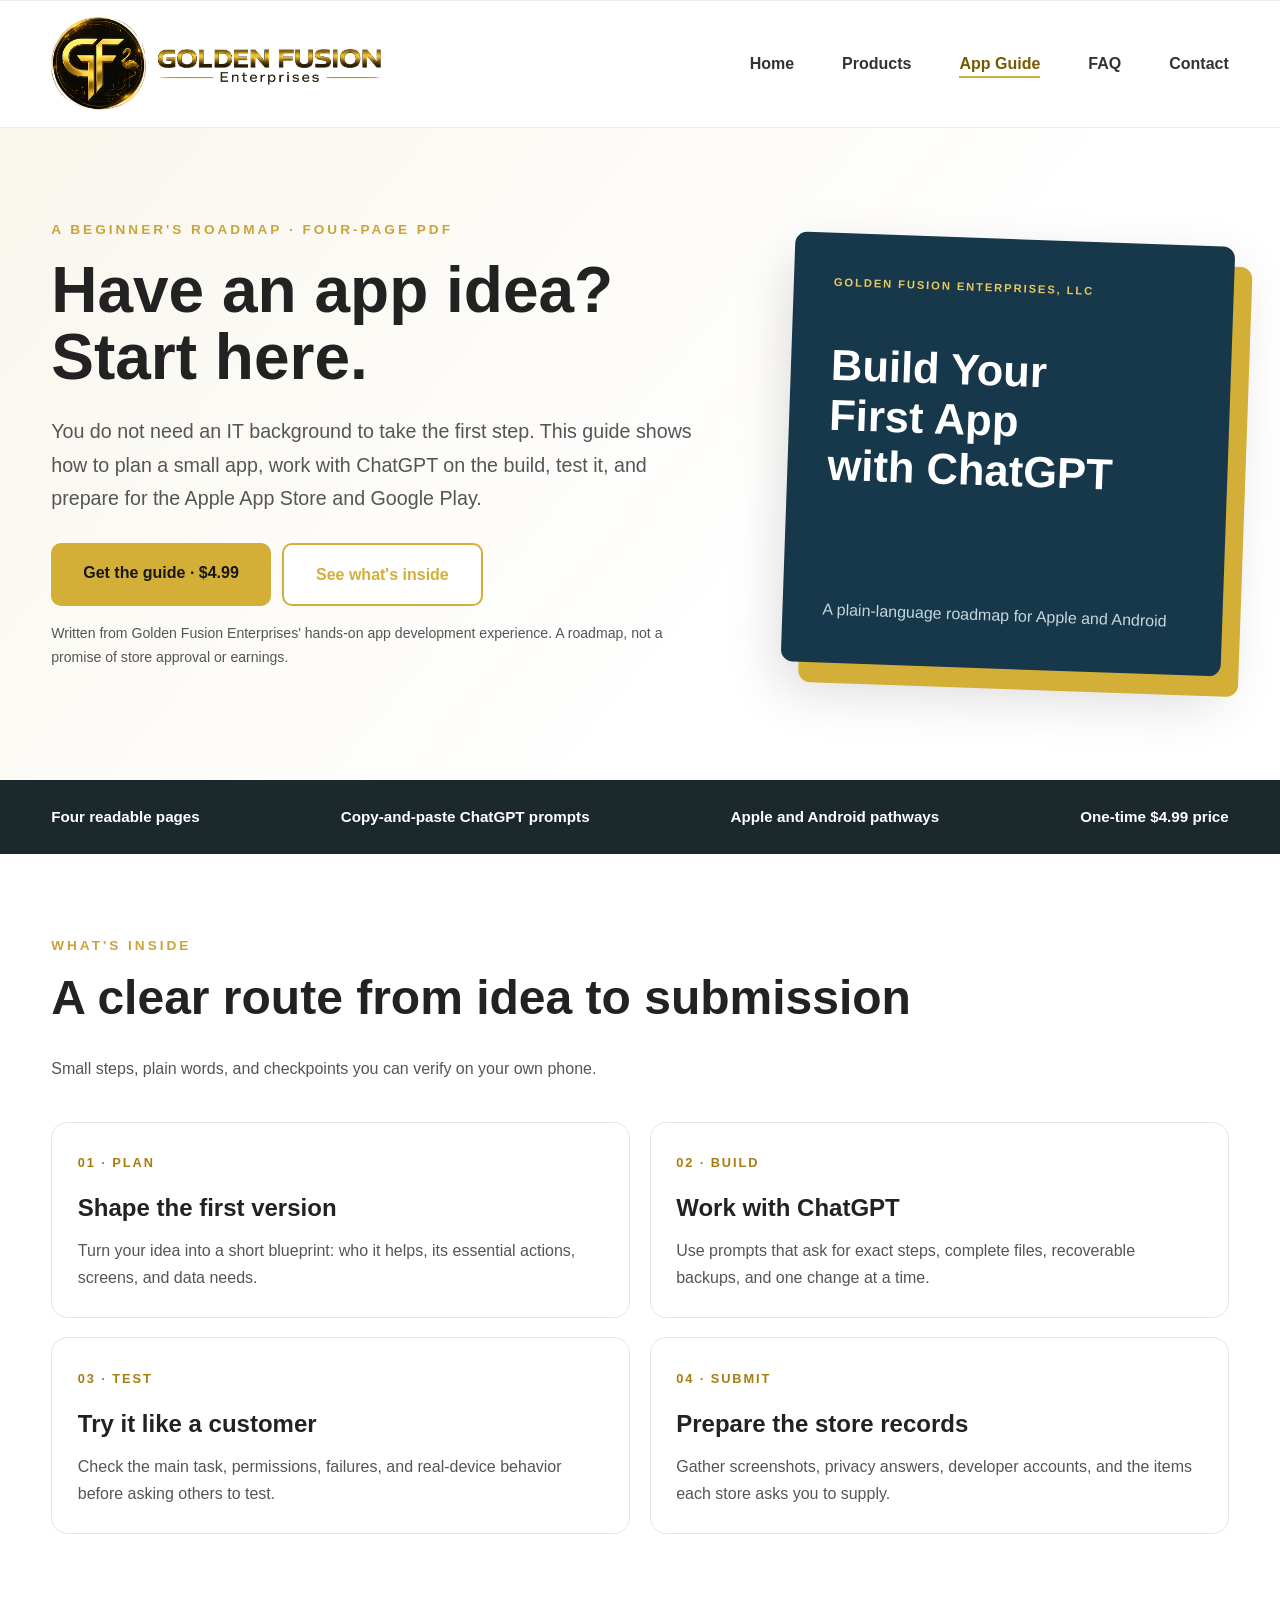
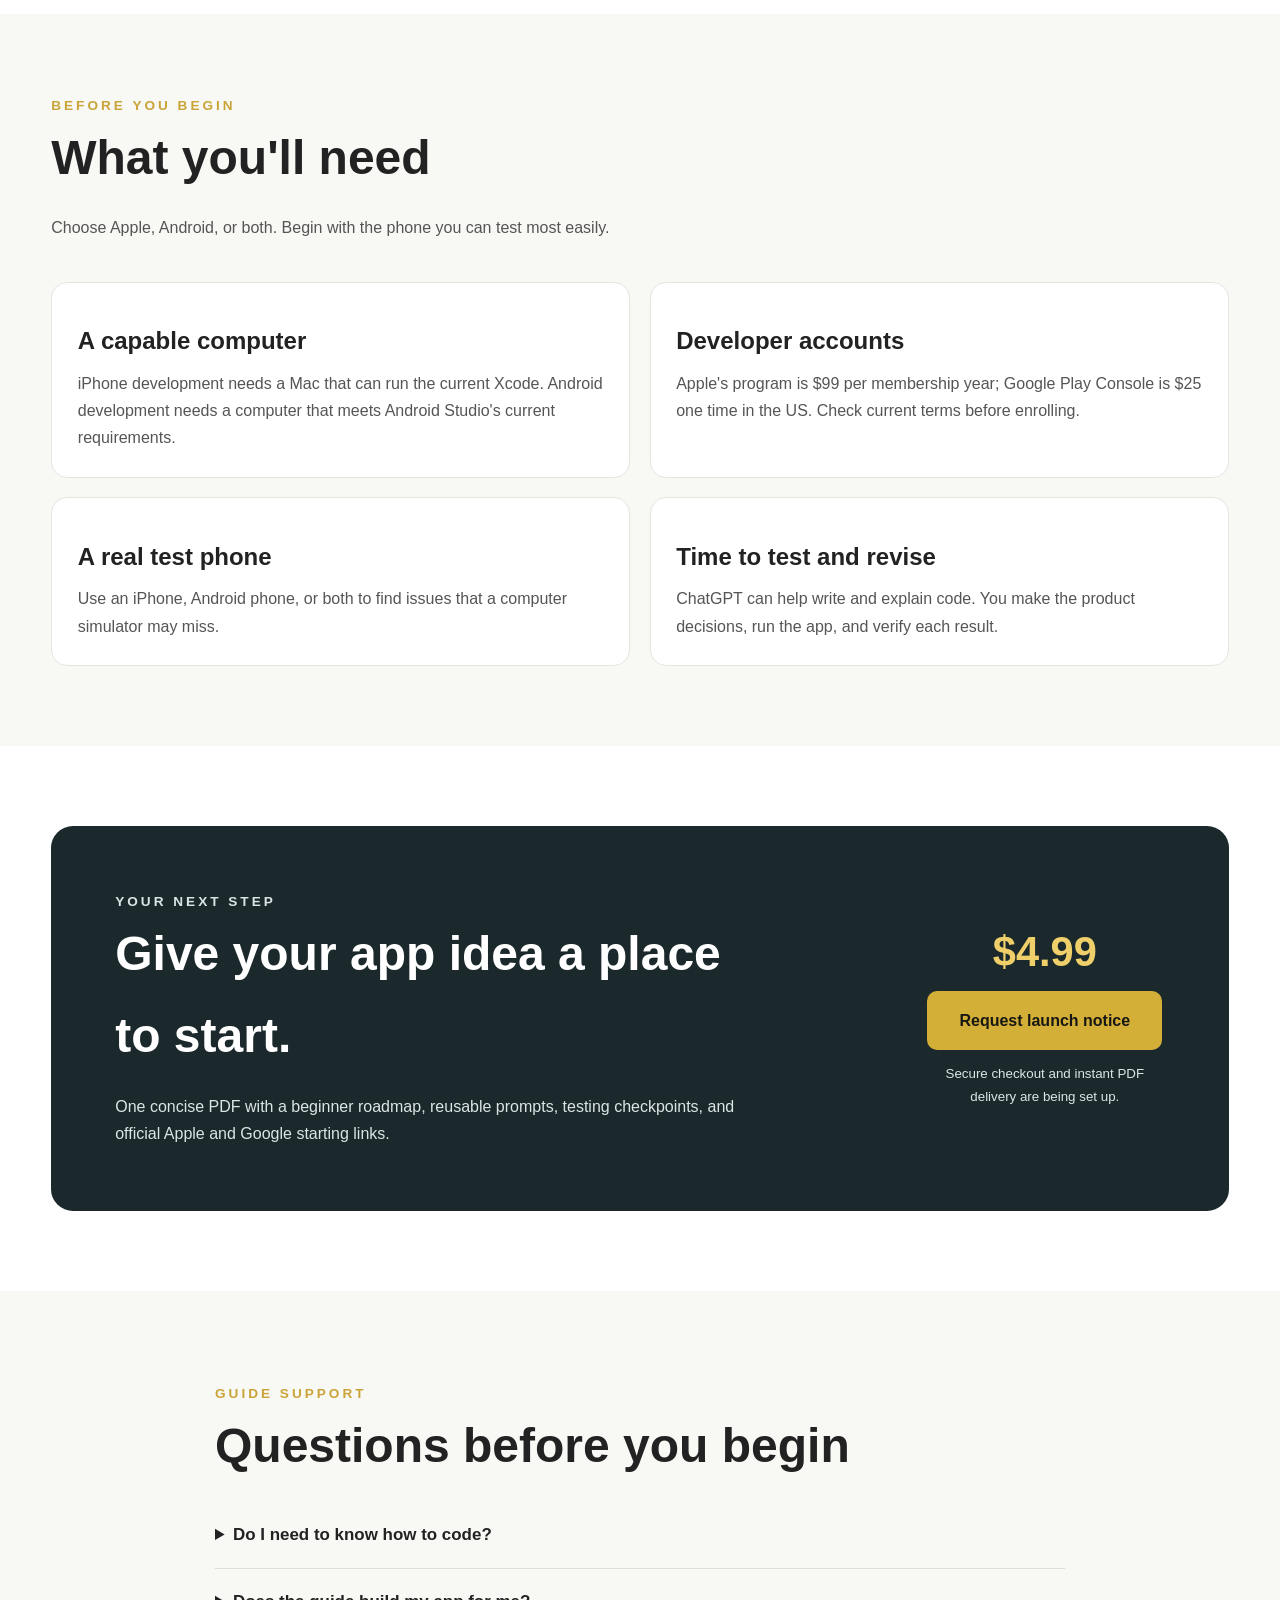
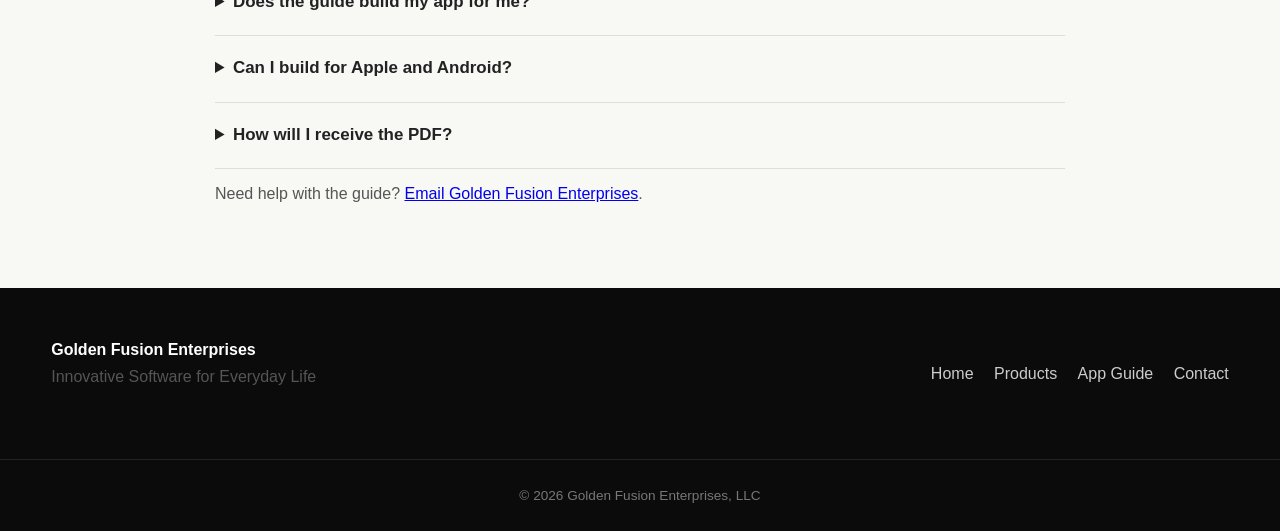
==== app-guide.html @ 473c66b9 "Add app guide campaign pages and Facebook launch copy" ====
<!DOCTYPE html>
<html lang="en">
<head>
    <meta charset="UTF-8">
    <meta name="viewport" content="width=device-width, initial-scale=1.0">
    <meta name="description" content="A plain-language, four-page roadmap for first-time app creators. Build your first Apple or Android app with ChatGPT as your guide. $4.99 PDF from Golden Fusion Enterprises.">
    <title>App Development Guide | Golden Fusion Enterprises</title>
    <link rel="stylesheet" href="styles.css">
</head>
<body>
    <header class="site-header guide-site-header">
        <div class="container nav-container">
            <a href="index.html" aria-label="Golden Fusion Enterprises home">
                <img class="guide-site-logo" src="assets/logos/gfe-logo-banner.png" alt="Golden Fusion Enterprises">
            </a>
            <nav aria-label="Primary Navigation">
                <ul>
                    <li><a href="index.html">Home</a></li>
                    <li><a href="index.html#products">Products</a></li>
                    <li><a href="app-guide.html" class="nav-guide" aria-current="page">App Guide</a></li>
                    <li><a href="#guide-faq">FAQ</a></li>
                    <li><a href="mailto:bruce@goldenfusion.us?subject=App%20Development%20Guide%20Question">Contact</a></li>
                </ul>
            </nav>
        </div>
    </header>

    <main>
        <section class="guide-page-hero">
            <div class="container guide-page-grid">
                <div>
                    <p class="eyebrow">A BEGINNER'S ROADMAP · FOUR-PAGE PDF</p>
                    <h1>Have an app idea? Start here.</h1>
                    <p class="lead">You do not need an IT background to take the first step. This guide shows how to plan a small app, work with ChatGPT on the build, test it, and prepare for the Apple App Store and Google Play.</p>
                    <div class="hero-buttons">
                        <a class="button primary" href="#guide-purchase">Get the guide · $4.99</a>
                        <a class="button secondary" href="#inside">See what's inside</a>
                    </div>
                    <p class="fine-print">Written from Golden Fusion Enterprises' hands-on app development experience. A roadmap, not a promise of store approval or earnings.</p>
                </div>
                <div class="guide-cover" aria-label="Build Your First App with ChatGPT guide cover">
                    <span class="guide-cover-kicker">GOLDEN FUSION ENTERPRISES, LLC</span>
                    <strong>Build Your<br>First App<br>with ChatGPT</strong>
                    <span>A plain-language roadmap for Apple and Android</span>
                </div>
            </div>
        </section>

        <div class="guide-proof" aria-label="Guide at a glance">
            <div class="container">
                <span>Four readable pages</span>
                <span>Copy-and-paste ChatGPT prompts</span>
                <span>Apple and Android pathways</span>
                <span>One-time $4.99 price</span>
            </div>
        </div>

        <section id="inside" class="guide-page-section">
            <div class="container">
                <div class="section-heading">
                    <p class="section-label">WHAT'S INSIDE</p>
                    <h2>A clear route from idea to submission</h2>
                    <p>Small steps, plain words, and checkpoints you can verify on your own phone.</p>
                </div>
                <div class="guide-steps">
                    <article class="guide-step">
                        <span class="guide-step-number">01 · PLAN</span>
                        <h3>Shape the first version</h3>
                        <p>Turn your idea into a short blueprint: who it helps, its essential actions, screens, and data needs.</p>
                    </article>
                    <article class="guide-step">
                        <span class="guide-step-number">02 · BUILD</span>
                        <h3>Work with ChatGPT</h3>
                        <p>Use prompts that ask for exact steps, complete files, recoverable backups, and one change at a time.</p>
                    </article>
                    <article class="guide-step">
                        <span class="guide-step-number">03 · TEST</span>
                        <h3>Try it like a customer</h3>
                        <p>Check the main task, permissions, failures, and real-device behavior before asking others to test.</p>
                    </article>
                    <article class="guide-step">
                        <span class="guide-step-number">04 · SUBMIT</span>
                        <h3>Prepare the store records</h3>
                        <p>Gather screenshots, privacy answers, developer accounts, and the items each store asks you to supply.</p>
                    </article>
                </div>
            </div>
        </section>

        <section class="guide-page-section alt">
            <div class="container">
                <div class="section-heading">
                    <p class="section-label">BEFORE YOU BEGIN</p>
                    <h2>What you'll need</h2>
                    <p>Choose Apple, Android, or both. Begin with the phone you can test most easily.</p>
                </div>
                <div class="guide-requirements">
                    <div class="guide-requirement">
                        <h3>A capable computer</h3>
                        <p>iPhone development needs a Mac that can run the current Xcode. Android development needs a computer that meets Android Studio's current requirements.</p>
                    </div>
                    <div class="guide-requirement">
                        <h3>Developer accounts</h3>
                        <p>Apple's program is $99 per membership year; Google Play Console is $25 one time in the US. Check current terms before enrolling.</p>
                    </div>
                    <div class="guide-requirement">
                        <h3>A real test phone</h3>
                        <p>Use an iPhone, Android phone, or both to find issues that a computer simulator may miss.</p>
                    </div>
                    <div class="guide-requirement">
                        <h3>Time to test and revise</h3>
                        <p>ChatGPT can help write and explain code. You make the product decisions, run the app, and verify each result.</p>
                    </div>
                </div>
            </div>
        </section>

        <section id="guide-purchase" class="guide-page-section">
            <div class="container guide-purchase">
                <div>
                    <p class="section-label">YOUR NEXT STEP</p>
                    <h2>Give your app idea a place to start.</h2>
                    <p>One concise PDF with a beginner roadmap, reusable prompts, testing checkpoints, and official Apple and Google starting links.</p>
                </div>
                <div class="guide-purchase-action">
                    <span class="guide-purchase-price">$4.99</span>
                    <a class="button primary" href="mailto:bruce@goldenfusion.us?subject=App%20Development%20Guide%20Launch%20Notice">Request launch notice</a>
                    <small>Secure checkout and instant PDF delivery are being set up.</small>
                </div>
            </div>
        </section>

        <section id="guide-faq" class="guide-page-section alt">
            <div class="container guide-faq">
                <p class="section-label">GUIDE SUPPORT</p>
                <h2>Questions before you begin</h2>
                <details>
                    <summary>Do I need to know how to code?</summary>
                    <p>No coding background is needed to start the guide. You will still need to follow instructions carefully, run the app, test it, and make decisions. Some apps require expert review.</p>
                </details>
                <details>
                    <summary>Does the guide build my app for me?</summary>
                    <p>It gives you a process and prompts to use with ChatGPT. It does not include custom code for your specific idea or a guarantee of store approval.</p>
                </details>
                <details>
                    <summary>Can I build for Apple and Android?</summary>
                    <p>Yes. The guide covers both paths and recommends getting one small version working first. The two platforms need separate builds and tests.</p>
                </details>
                <details>
                    <summary>How will I receive the PDF?</summary>
                    <p>When checkout opens, the purchase page will provide the download and email a receipt with a link to it. The full paid PDF is not posted publicly on this site.</p>
                </details>
                <p class="guide-support">Need help with the guide? <a href="mailto:bruce@goldenfusion.us?subject=App%20Development%20Guide%20Support">Email Golden Fusion Enterprises</a>.</p>
            </div>
        </section>
    </main>

    <footer>
        <div class="container footer">
            <div>
                <strong>Golden Fusion Enterprises</strong>
                <p>Innovative Software for Everyday Life</p>
            </div>
            <div>
                <a href="index.html">Home</a>
                <a href="index.html#products">Products</a>
                <a href="app-guide.html">App Guide</a>
                <a href="mailto:bruce@goldenfusion.us?subject=App%20Development%20Guide%20Question">Contact</a>
            </div>
        </div>
        <div class="copyright">© <span id="year"></span> Golden Fusion Enterprises, LLC</div>
    </footer>
    <script>document.getElementById('year').textContent = new Date().getFullYear();</script>
</body>
</html>
---- styles.css ----
/* ==========================================================
   Golden Fusion Enterprises
   styles.css
========================================================== */

/* ---------- Reset ---------- */

*{
    margin:0;
    padding:0;
    box-sizing:border-box;
}

html{
    scroll-behavior:smooth;
}

body{
    font-family:-apple-system,BlinkMacSystemFont,
    "Segoe UI",Roboto,Helvetica,Arial,sans-serif;
    background:#fff;
    color:#222;
    line-height:1.7;
}

/* ---------- Layout ---------- */

.container{
    width:min(1180px,92%);
    margin:0 auto;
}

/* ---------- Typography ---------- */

h1{
    font-size:clamp(3rem,6vw,5rem);
    line-height:1.05;
    font-weight:700;
    margin-bottom:1.5rem;
}

h2{
    font-size:clamp(2rem,4vw,3rem);
    margin-bottom:1rem;
}

h3{
    font-size:1.5rem;
    margin-bottom:.8rem;
}

p{
    color:#555;
    margin-bottom:1.3rem;
}

.section-label,
.eyebrow{
    text-transform:uppercase;
    letter-spacing:3px;
    color:#caa438;
    font-size:.85rem;
    font-weight:700;
    margin-bottom:1rem;
}

/* ---------- Header ---------- */

.site-header{
    background:#fff;
    border-top:1px solid #ececec;
    border-bottom:1px solid #ececec;
}

.nav-container{
    display:flex;
    justify-content:center;
    align-items:center;
    padding:1rem 0;
}

nav ul{
    display:flex;
    justify-content:center;
    align-items:center;
    gap:3rem;
    list-style:none;
}

nav a{
    text-decoration:none;
    color:#333;
    font-weight:600;
    transition:.25s;
}

nav a:hover{
    color:#d4af37;
}

/* ---------- Banner ---------- */

.hero{
    background:#fff;
    text-align:center;
    padding:2rem 0 1rem;
}

.hero-image{
    display:flex;
    justify-content:center;
}

.hero-banner{
    width:100%;
    max-width:950px;
    height:auto;
    display:block;
    filter:drop-shadow(0 20px 35px rgba(0,0,0,.18));
}

/* ---------- Intro ---------- */

.intro{
    text-align:center;
    padding:4rem 0 6rem;
}

.intro .container{
    max-width:900px;
}

.hero-description{
    font-size:1.2rem;
    line-height:1.8;
    max-width:700px;
    margin:0 auto;
}

.hero-buttons{
    display:flex;
    justify-content:center;
    gap:1.25rem;
    margin-top:2.5rem;
    flex-wrap:wrap;
}

/* ---------- Buttons ---------- */

.button{
    display:inline-block;
    padding:1rem 2rem;
    border-radius:10px;
    text-decoration:none;
    font-weight:700;
    transition:.25s ease;
}

.button.primary{
    background:#d4af37;
    color:#fff;
}

.button.primary:hover{
    background:#bb9727;
    transform:translateY(-2px);
}

.button.secondary{
    border:2px solid #d4af37;
    color:#d4af37;
}

.button.secondary:hover{
    background:#d4af37;
    color:#fff;
}

/* ---------- Sections ---------- */

.section,
.products,
.contact{
    padding:5rem 0;
}

.section-heading{
    max-width:900px;
    margin:0 auto 2.5rem;
    text-align:center;
}

.section-heading p{
    margin:0 auto;
}

/* ---------- About ---------- */

.about-text{
    max-width:900px;
    margin:0 auto;
}

.about-text p{
    text-align:center;
    font-size:1.15rem;
    line-height:1.9;
    color:#555;
    margin:0 auto;
}

/* ---------- Products ---------- */

.products{
    background:#fafafa;
}

.products .section-heading{
    text-align:center;
}

.product-grid{
    display:grid;
    grid-template-columns:repeat(auto-fit,minmax(320px,1fr));
    gap:2rem;
}

.product-card{
    background:#fff;
    border-radius:22px;
    padding:2rem;
    box-shadow:0 12px 40px rgba(0,0,0,.05);
    transition:.3s ease;
    text-align:left;
}

.product-card:hover{
    transform:translateY(-8px);
    box-shadow:0 20px 45px rgba(0,0,0,.10);
}

.product-image{
    height:160px;
    display:flex;
    justify-content:center;
    align-items:center;
    margin-bottom:2rem;
    border-radius:18px;
    background:linear-gradient(135deg,#d4af37,#6d5310);
    color:#fff;
    font-size:2rem;
    font-weight:700;
}

.featured{
    border-top:6px solid #d4af37;
}

.coming-soon{
    display:inline-block;
    margin-bottom:1rem;
    padding:.45rem .9rem;
    border-radius:999px;
    background:#f2f2f2;
    color:#777;
    font-size:.8rem;
    font-weight:600;
}

.product-status{
    color:#caa438;
    text-transform:uppercase;
    font-size:.8rem;
    font-weight:700;
}

/* ---------- FAQ ---------- */

#faq{
    text-align:center;
}

#faq p{
    max-width:900px;
    margin:0 auto 2rem;
}

/* ---------- Contact ---------- */

.contact{
    background:#111;
    color:#fff;
    text-align:center;
}

.contact .container{
    max-width:900px;
}

.contact p{
    max-width:700px;
    margin:1rem auto 2rem;
    color:#d5d5d5;
}

/* ---------- Footer ---------- */

footer{
    background:#0b0b0b;
    color:#fff;
}

.footer{
    display:flex;
    justify-content:space-between;
    align-items:center;
    flex-wrap:wrap;
    gap:2rem;
    padding:3rem 0;
}

.footer a{
    text-decoration:none;
    color:#ccc;
    margin-left:1rem;
    transition:.25s;
}

.footer a:hover{
    color:#d4af37;
}

.copyright{
    text-align:center;
    color:#777;
    font-size:.85rem;
    padding:1.5rem;
    border-top:1px solid #222;
}

/* ---------- Responsive ---------- */

@media (max-width:900px){

    nav ul{
        flex-wrap:wrap;
        gap:1.5rem;
    }

    .intro{
        padding:3rem 0 4rem;
    }

    .hero-description{
        font-size:1.1rem;
    }

    .hero-buttons{
        flex-direction:column;
        align-items:center;
    }

    .product-grid{
        grid-template-columns:1fr;
    }

    .footer{
        flex-direction:column;
        text-align:center;
    }

    .footer a{
        margin:.5rem;
    }

}

/* ---------- App guide campaign ---------- */

.guide-ad{
    background:#171714;
    border-bottom:3px solid #d4af37;
    color:#fff;
}

.guide-ad-inner{
    min-height:86px;
    display:flex;
    align-items:center;
    justify-content:center;
    gap:1.4rem;
    padding:1rem 0;
}

.guide-ad-tag{
    flex:none;
    border:1px solid rgba(212,175,55,.75);
    border-radius:999px;
    padding:.42rem .76rem;
    color:#f3d67b;
    font-size:.72rem;
    font-weight:800;
    letter-spacing:.11em;
    white-space:nowrap;
}

.guide-ad p{
    color:#fff;
    font-size:clamp(1.02rem,2vw,1.35rem);
    font-weight:750;
    line-height:1.25;
    margin:0;
}

.guide-ad-link{
    flex:0 1 auto;
    display:inline-flex;
    align-items:center;
    gap:.6rem;
    border-radius:8px;
    padding:.72rem 1.1rem;
    background:#d4af37;
    color:#171714;
    font-weight:800;
    text-decoration:none;
    text-align:center;
    transition:background .2s,transform .2s;
}

.guide-ad-link:hover,
.guide-ad-link:focus-visible{
    background:#f0cf66;
    transform:translateY(-2px);
}

.nav-guide{
    color:#765900;
    border-bottom:2px solid #d4af37;
    padding-bottom:.2rem;
}

.guide-feature{
    padding:5rem 0;
    background:#1b292d;
    color:#fff;
}

.guide-feature-grid{
    display:grid;
    grid-template-columns:minmax(0,1.25fr) minmax(300px,.75fr);
    align-items:center;
    gap:clamp(2rem,6vw,6rem);
}

.guide-feature h2{
    max-width:650px;
}

.guide-feature p:not(.section-label){
    color:#e0e8e8;
    max-width:620px;
    font-size:1.08rem;
}

.guide-feature .button.primary,
.guide-page-hero .button.primary,
.guide-purchase .button.primary{
    color:#171714;
}

.guide-feature-card{
    display:flex;
    flex-direction:column;
    justify-content:center;
    min-height:330px;
    padding:2.5rem;
    border:1px solid rgba(234,206,111,.55);
    border-radius:20px;
    background:linear-gradient(145deg,#25251d,#0e181c);
    box-shadow:22px 24px 0 rgba(212,175,55,.15);
}

.guide-feature-kicker,
.guide-cover-kicker{
    color:#e8c860;
    font-size:.7rem;
    font-weight:800;
    letter-spacing:.17em;
}

.guide-feature-card strong{
    color:#fff;
    font-size:clamp(1.65rem,3vw,2.25rem);
    line-height:1.15;
    margin:2rem 0 1rem;
}

.guide-feature-card>span:nth-of-type(2){color:#d7dfdf;}
.guide-feature-price{color:#f0cd62;font-size:1.7rem;font-weight:800;margin-top:1.5rem;}

.guide-site-header .nav-container{
    justify-content:space-between;
    gap:2rem;
}

.guide-site-logo{display:block;width:min(330px,44vw);height:auto;}

.guide-page-hero{
    padding:clamp(3.5rem,7vw,6rem) 0;
    background:linear-gradient(130deg,#f9f6ed,#fff 62%);
}

.guide-page-grid{
    display:grid;
    grid-template-columns:minmax(0,1.2fr) minmax(280px,.8fr);
    align-items:center;
    gap:clamp(2rem,6vw,6rem);
}

.guide-page-hero h1{font-size:clamp(2.6rem,5vw,4.5rem);max-width:800px;}
.guide-page-hero .lead{font-size:1.23rem;max-width:650px;}
.guide-page-hero .hero-buttons{justify-content:flex-start;gap:.7rem;margin-top:1.7rem;}
.guide-page-hero .button.secondary{background:#fff;}
.guide-page-hero .fine-print{font-size:.88rem;margin-top:1rem;}

.guide-cover{
    min-height:430px;
    display:flex;
    flex-direction:column;
    padding:2.5rem;
    border-radius:12px;
    background:#17374a;
    box-shadow:18px 20px 0 #d4af37,0 24px 55px rgba(0,0,0,.16);
    transform:rotate(2deg);
}

.guide-cover strong{color:#fff;font-size:clamp(2.1rem,3.4vw,3rem);line-height:1.15;margin:3rem 0 1.5rem;}
.guide-cover span:last-child{margin-top:auto;color:#c5d7dc;}

.guide-proof{
    background:#1b292d;
    color:#fff;
    padding:1.5rem 0;
}

.guide-proof .container{display:flex;justify-content:space-between;gap:1.4rem;flex-wrap:wrap;}
.guide-proof span{font-size:.95rem;font-weight:650;}

.guide-page-section{padding:5rem 0;}
.guide-page-section.alt{background:#f8f8f5;}
.guide-page-section .section-heading{text-align:left;margin:0 0 2.5rem;}
.guide-steps,.guide-requirements{display:grid;grid-template-columns:repeat(2,minmax(0,1fr));gap:1.2rem;}
.guide-step,.guide-requirement{background:#fff;border:1px solid #e5e5df;border-radius:16px;padding:1.6rem;}
.guide-step-number{color:#a77d11;font-size:.8rem;font-weight:800;letter-spacing:.15em;}
.guide-step h3,.guide-requirement h3{margin:.8rem 0 .5rem;}
.guide-step p,.guide-requirement p{margin:0;}

.guide-purchase{
    border-radius:22px;
    background:#1b292d;
    color:#fff;
    padding:clamp(2rem,5vw,4rem);
    display:flex;
    justify-content:space-between;
    align-items:center;
    gap:2rem;
}
.guide-purchase h2{max-width:620px;}
.guide-purchase p{color:#dce5e5;max-width:620px;margin-bottom:0;}
.guide-purchase-action{flex:none;text-align:center;}
.guide-purchase-price{display:block;color:#efcf6a;font-size:2.6rem;font-weight:800;line-height:1.1;margin-bottom:1rem;}
.guide-purchase-action small{display:block;color:#dce5e5;margin-top:.8rem;max-width:240px;}

.guide-faq{max-width:850px;}
.guide-faq details{padding:1.15rem 0;border-bottom:1px solid #ddd;}
.guide-faq summary{cursor:pointer;font-weight:750;font-size:1.06rem;}
.guide-faq p{margin:.7rem 0 0;}
.guide-support{margin-top:2rem;}

@media (max-width:900px){
    .guide-ad-inner{flex-wrap:wrap;justify-content:space-between;gap:.75rem;}
    .guide-ad p{order:-1;width:100%;}
    .guide-feature-grid,.guide-page-grid{grid-template-columns:1fr;}
    .guide-cover{max-width:420px;margin:1rem auto;}
    .guide-site-header .nav-container{flex-direction:column;}
}

@media (max-width:600px){
    .guide-ad-inner{padding:.9rem 0;}
    .guide-ad-tag{font-size:.65rem;}
    .guide-ad-link{font-size:.85rem;padding:.65rem .8rem;}
    .guide-feature,.guide-page-section{padding:3.5rem 0;}
    .guide-steps,.guide-requirements{grid-template-columns:1fr;}
    .guide-purchase{flex-direction:column;align-items:flex-start;}
    .guide-purchase-action{text-align:left;}
}
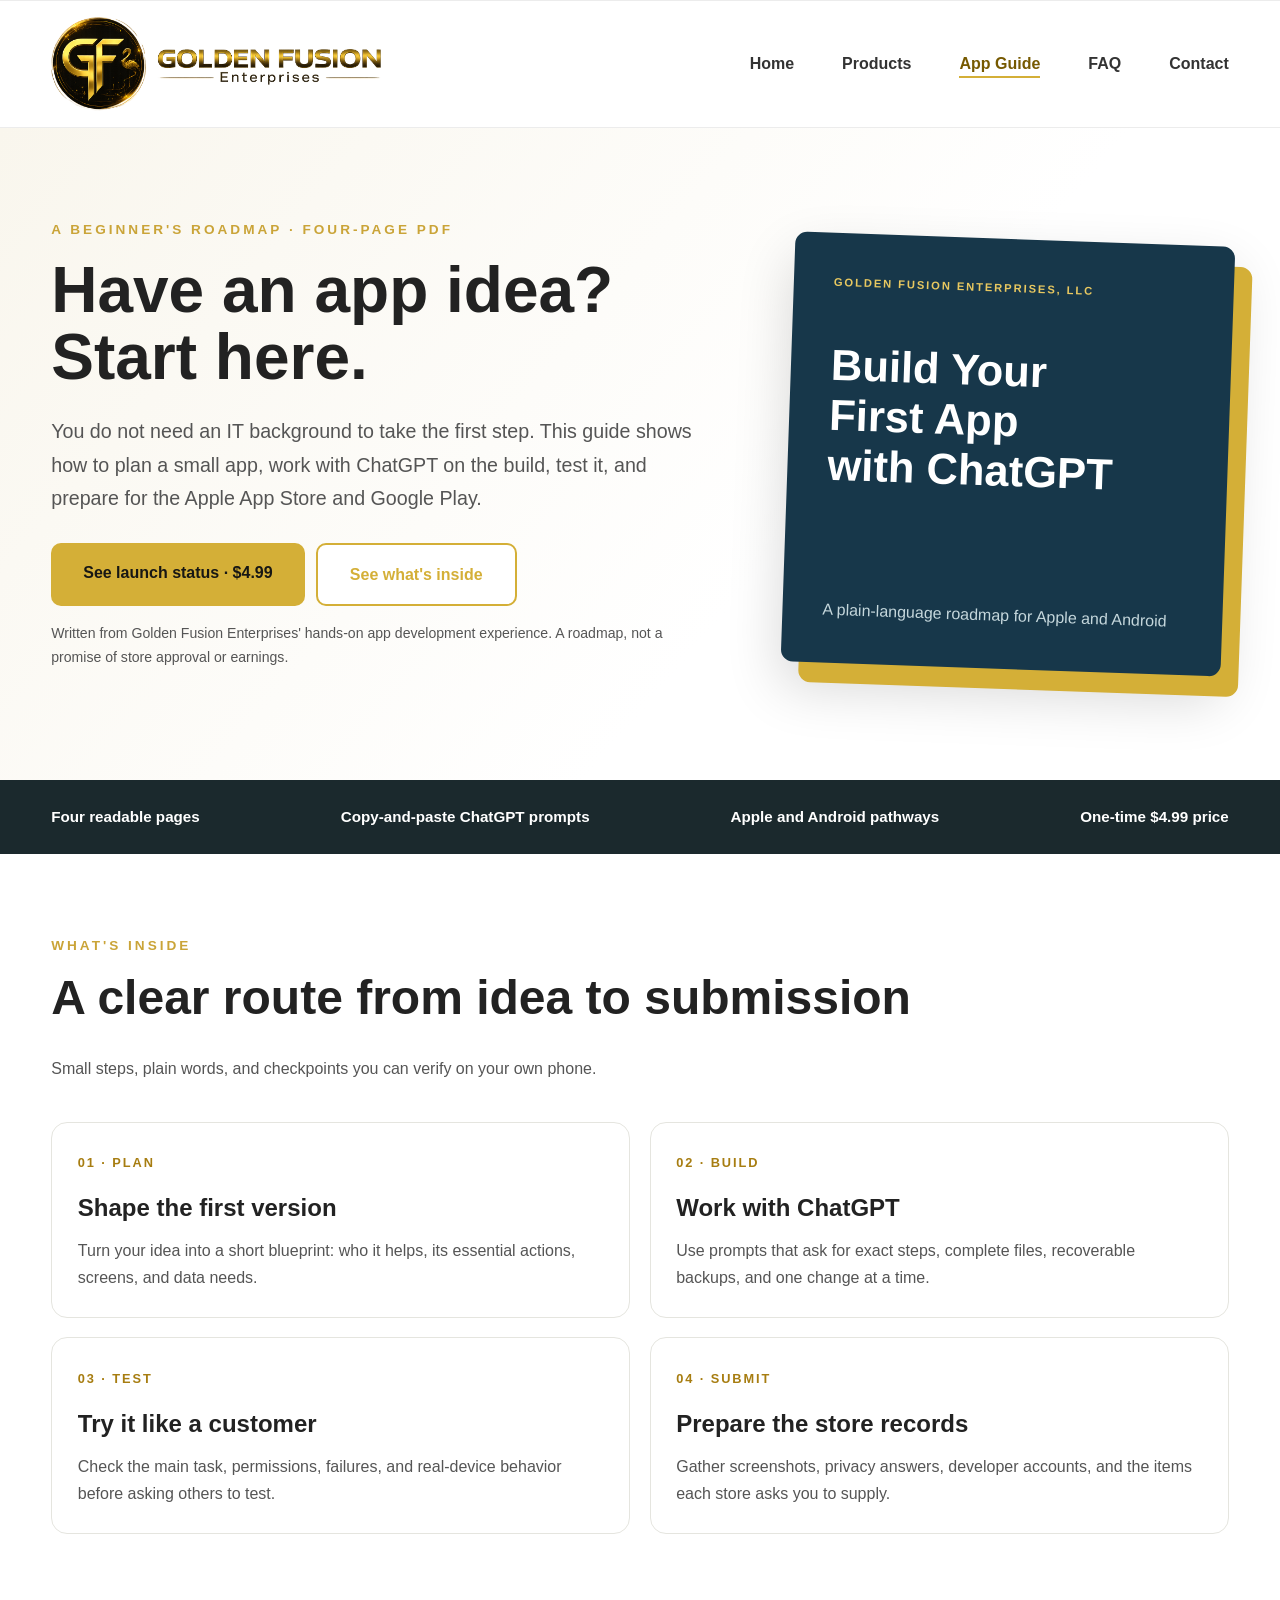
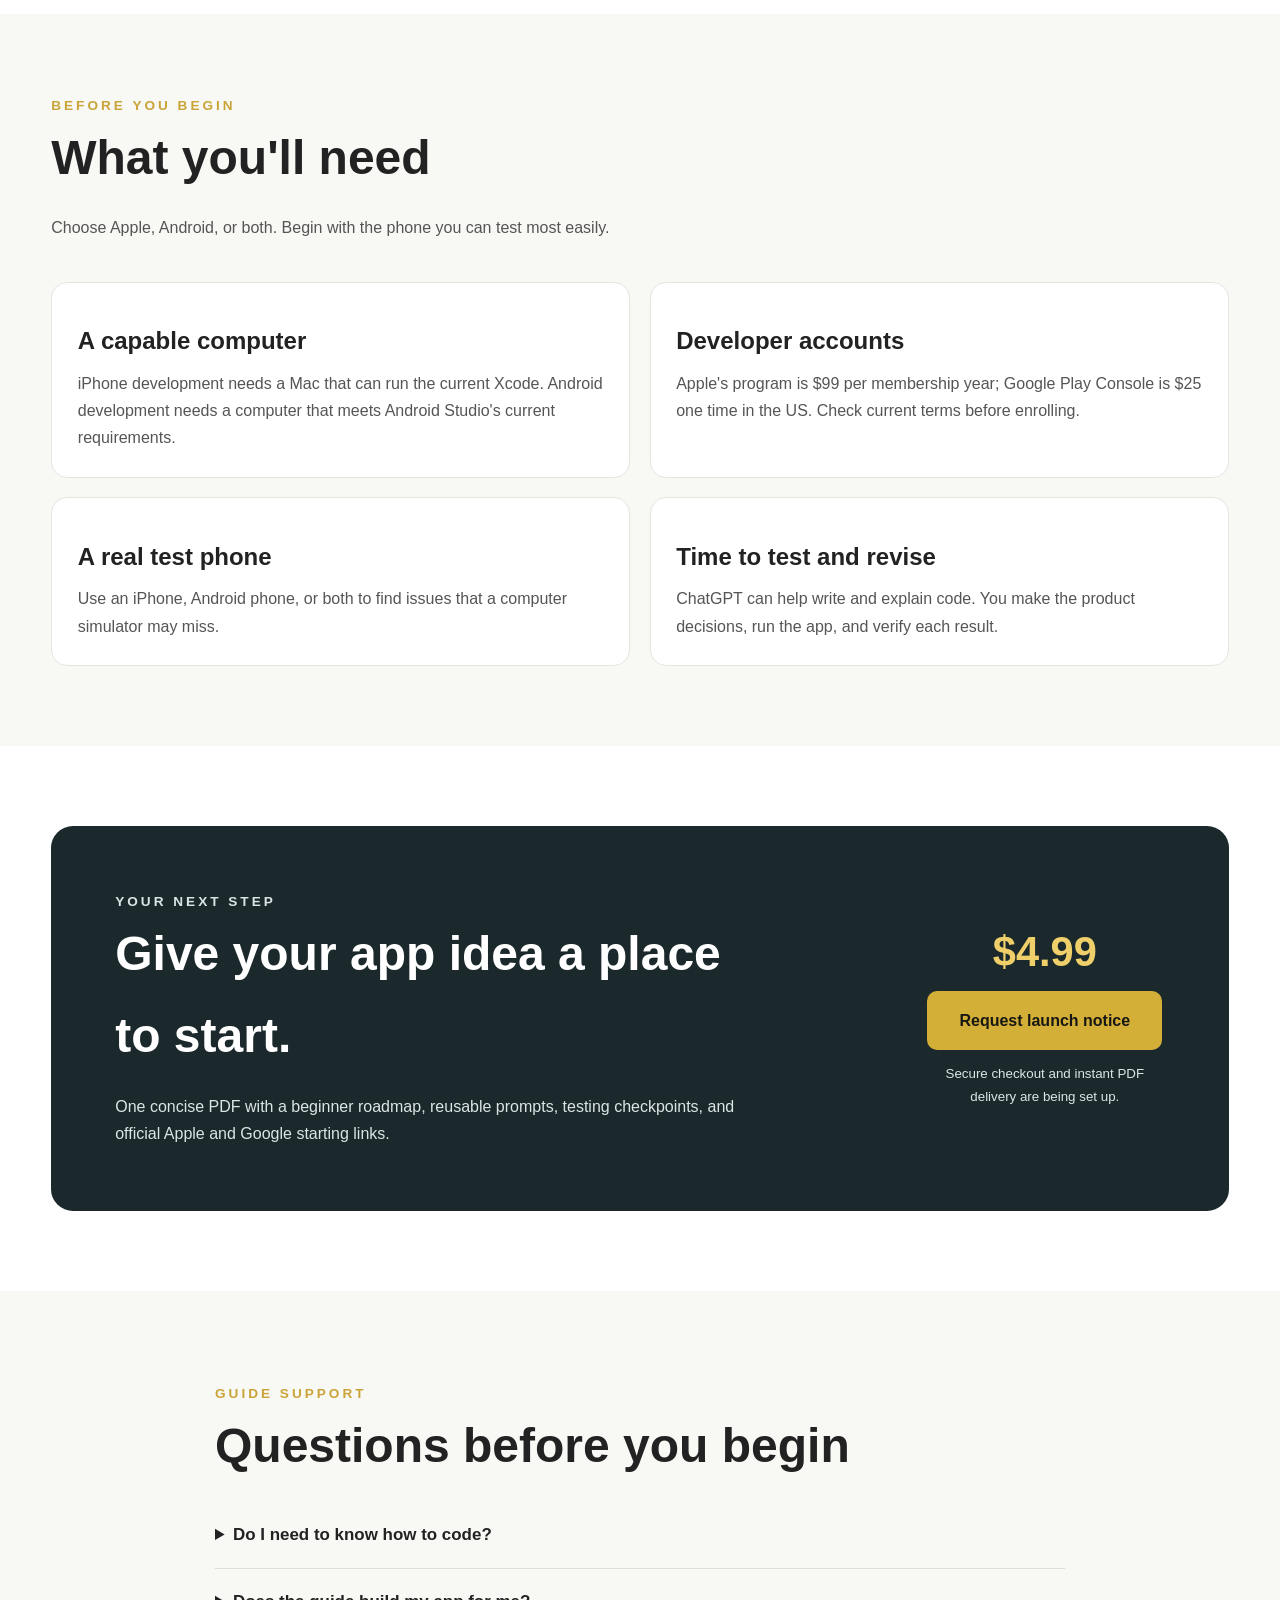
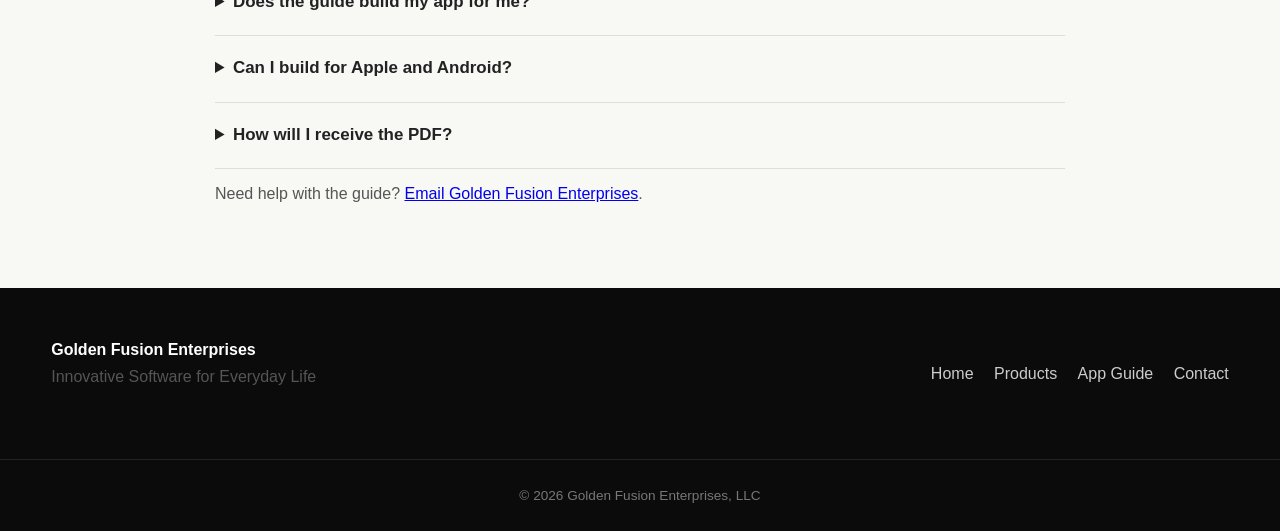
==== commit 87e68d05: "Clarify guide launch status on sales page" ====
--- a/app-guide.html
+++ b/app-guide.html
@@ -33,7 +33,7 @@
                     <h1>Have an app idea? Start here.</h1>
                     <p class="lead">You do not need an IT background to take the first step. This guide shows how to plan a small app, work with ChatGPT on the build, test it, and prepare for the Apple App Store and Google Play.</p>
                     <div class="hero-buttons">
-                        <a class="button primary" href="#guide-purchase">Get the guide · $4.99</a>
+                        <a class="button primary" href="#guide-purchase">See launch status · $4.99</a>
                         <a class="button secondary" href="#inside">See what's inside</a>
                     </div>
                     <p class="fine-print">Written from Golden Fusion Enterprises' hands-on app development experience. A roadmap, not a promise of store approval or earnings.</p>
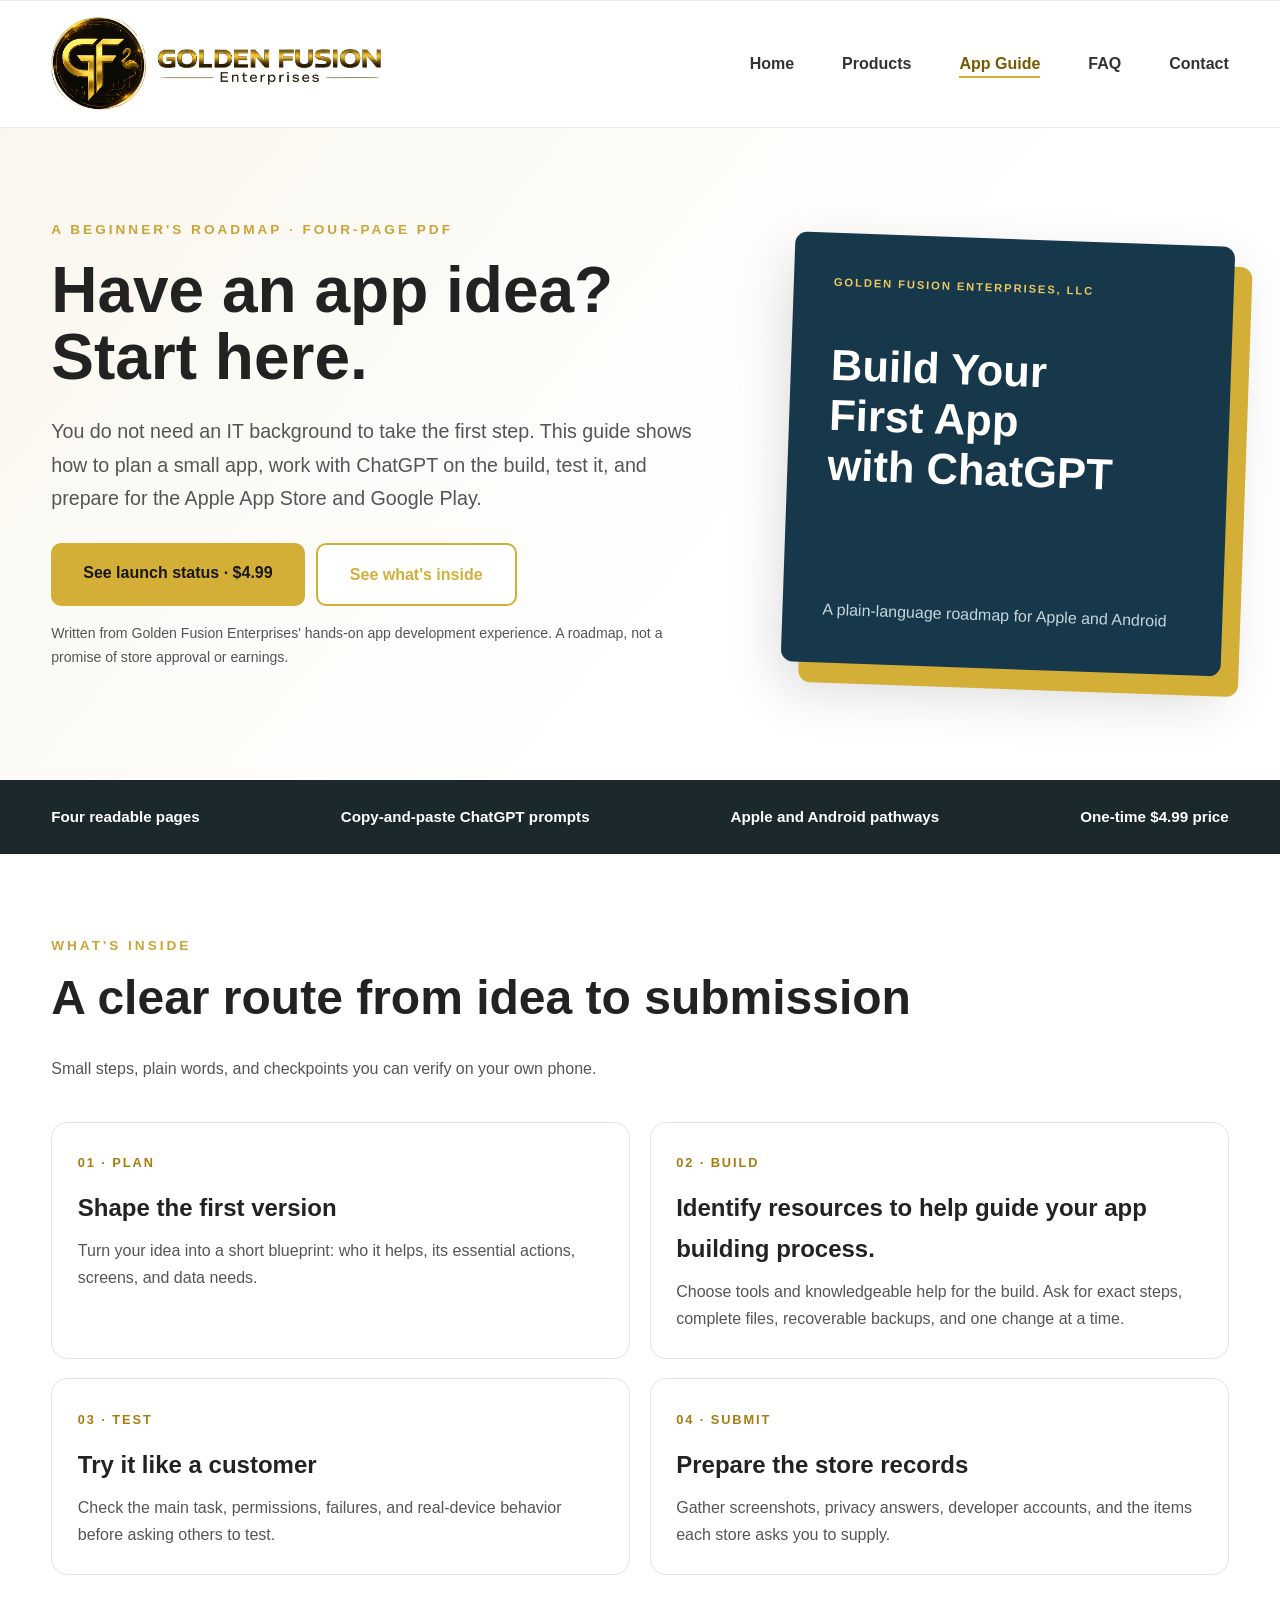
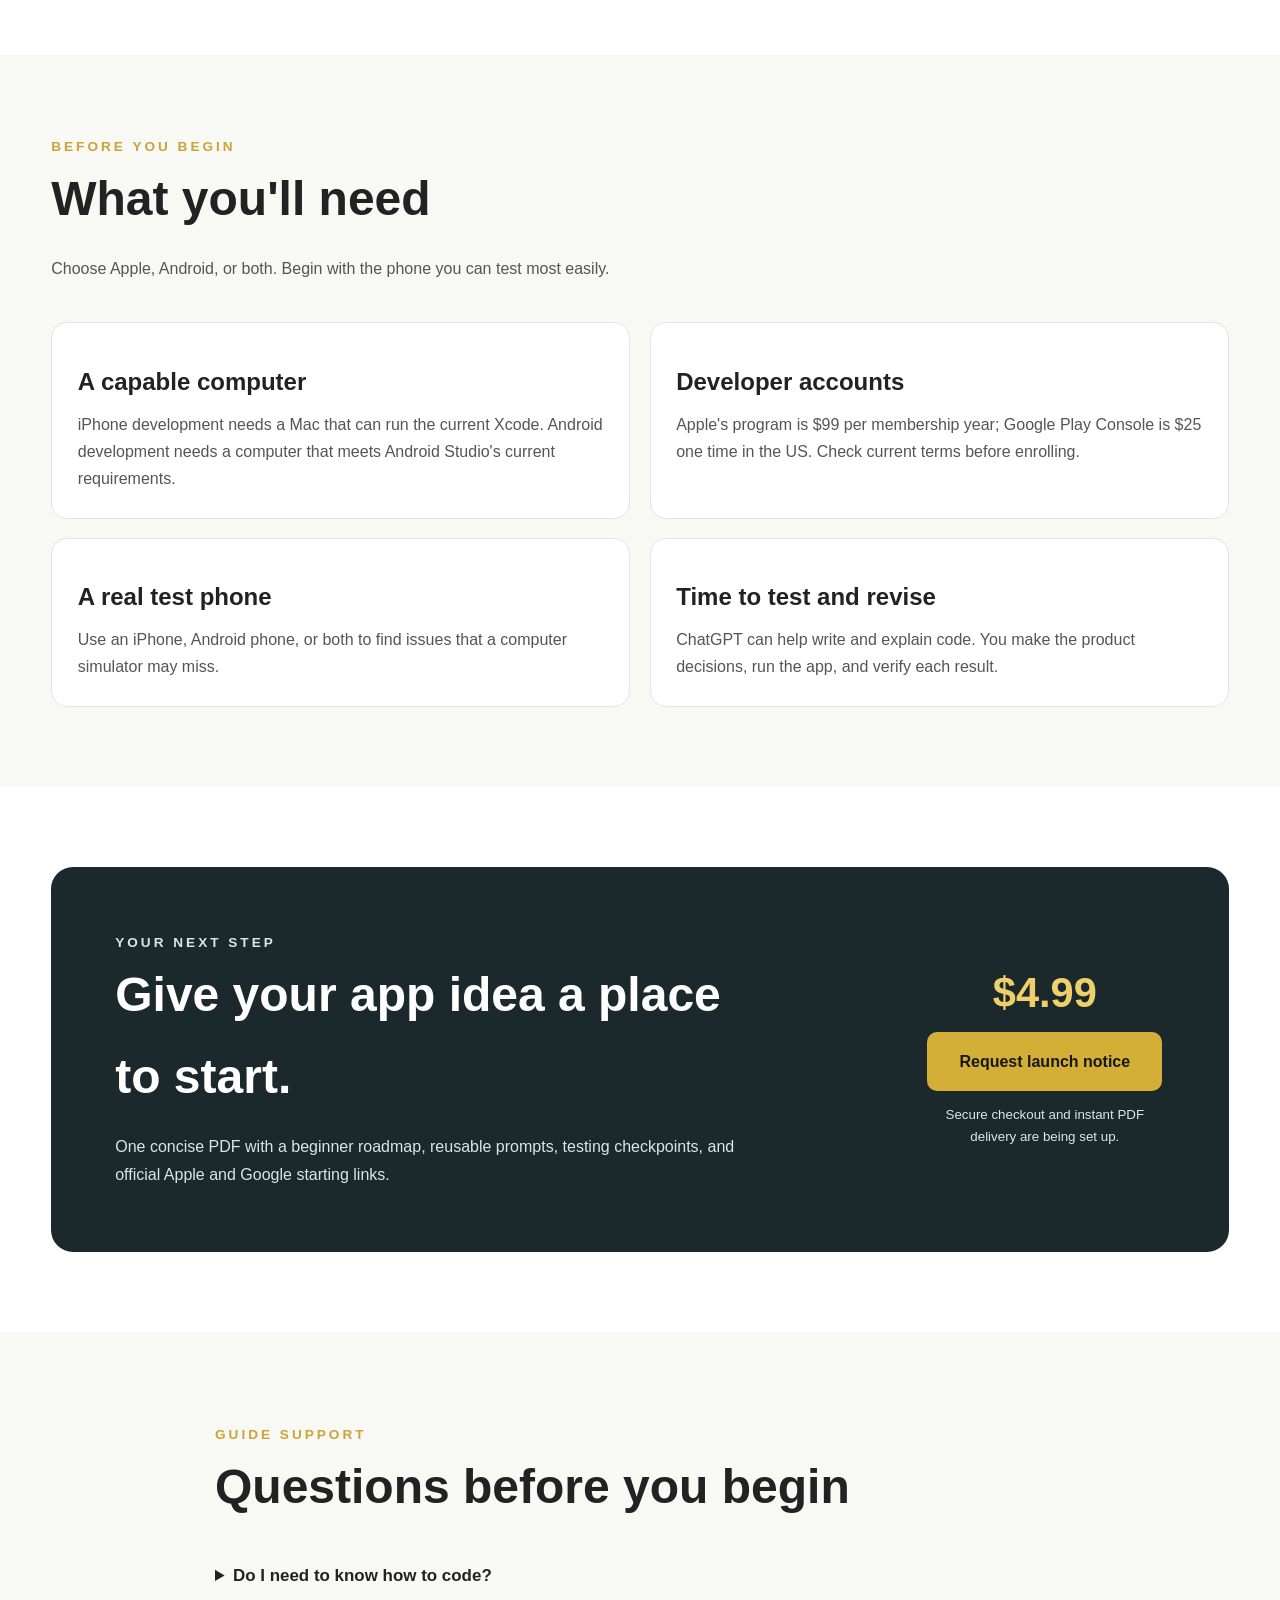
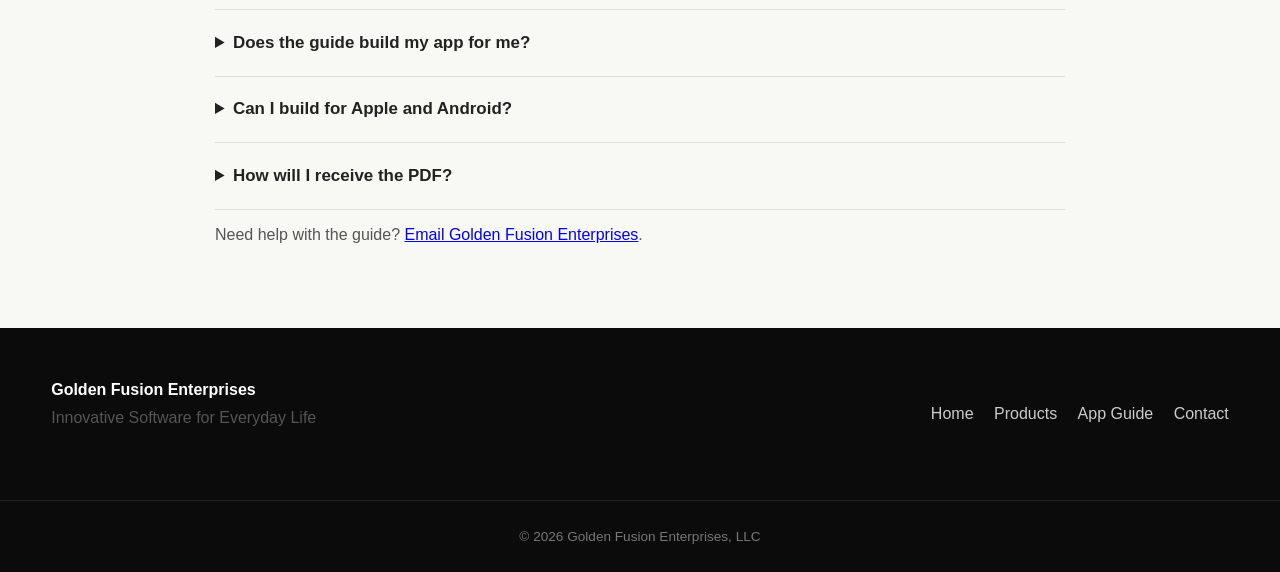
==== commit 5f96e700: "Use broader resource language in guide build step" ====
--- a/app-guide.html
+++ b/app-guide.html
@@ -70,8 +70,8 @@
                     </article>
                     <article class="guide-step">
                         <span class="guide-step-number">02 · BUILD</span>
-                        <h3>Work with ChatGPT</h3>
-                        <p>Use prompts that ask for exact steps, complete files, recoverable backups, and one change at a time.</p>
+                        <h3>Identify resources to help guide your app building process.</h3>
+                        <p>Choose tools and knowledgeable help for the build. Ask for exact steps, complete files, recoverable backups, and one change at a time.</p>
                     </article>
                     <article class="guide-step">
                         <span class="guide-step-number">03 · TEST</span>
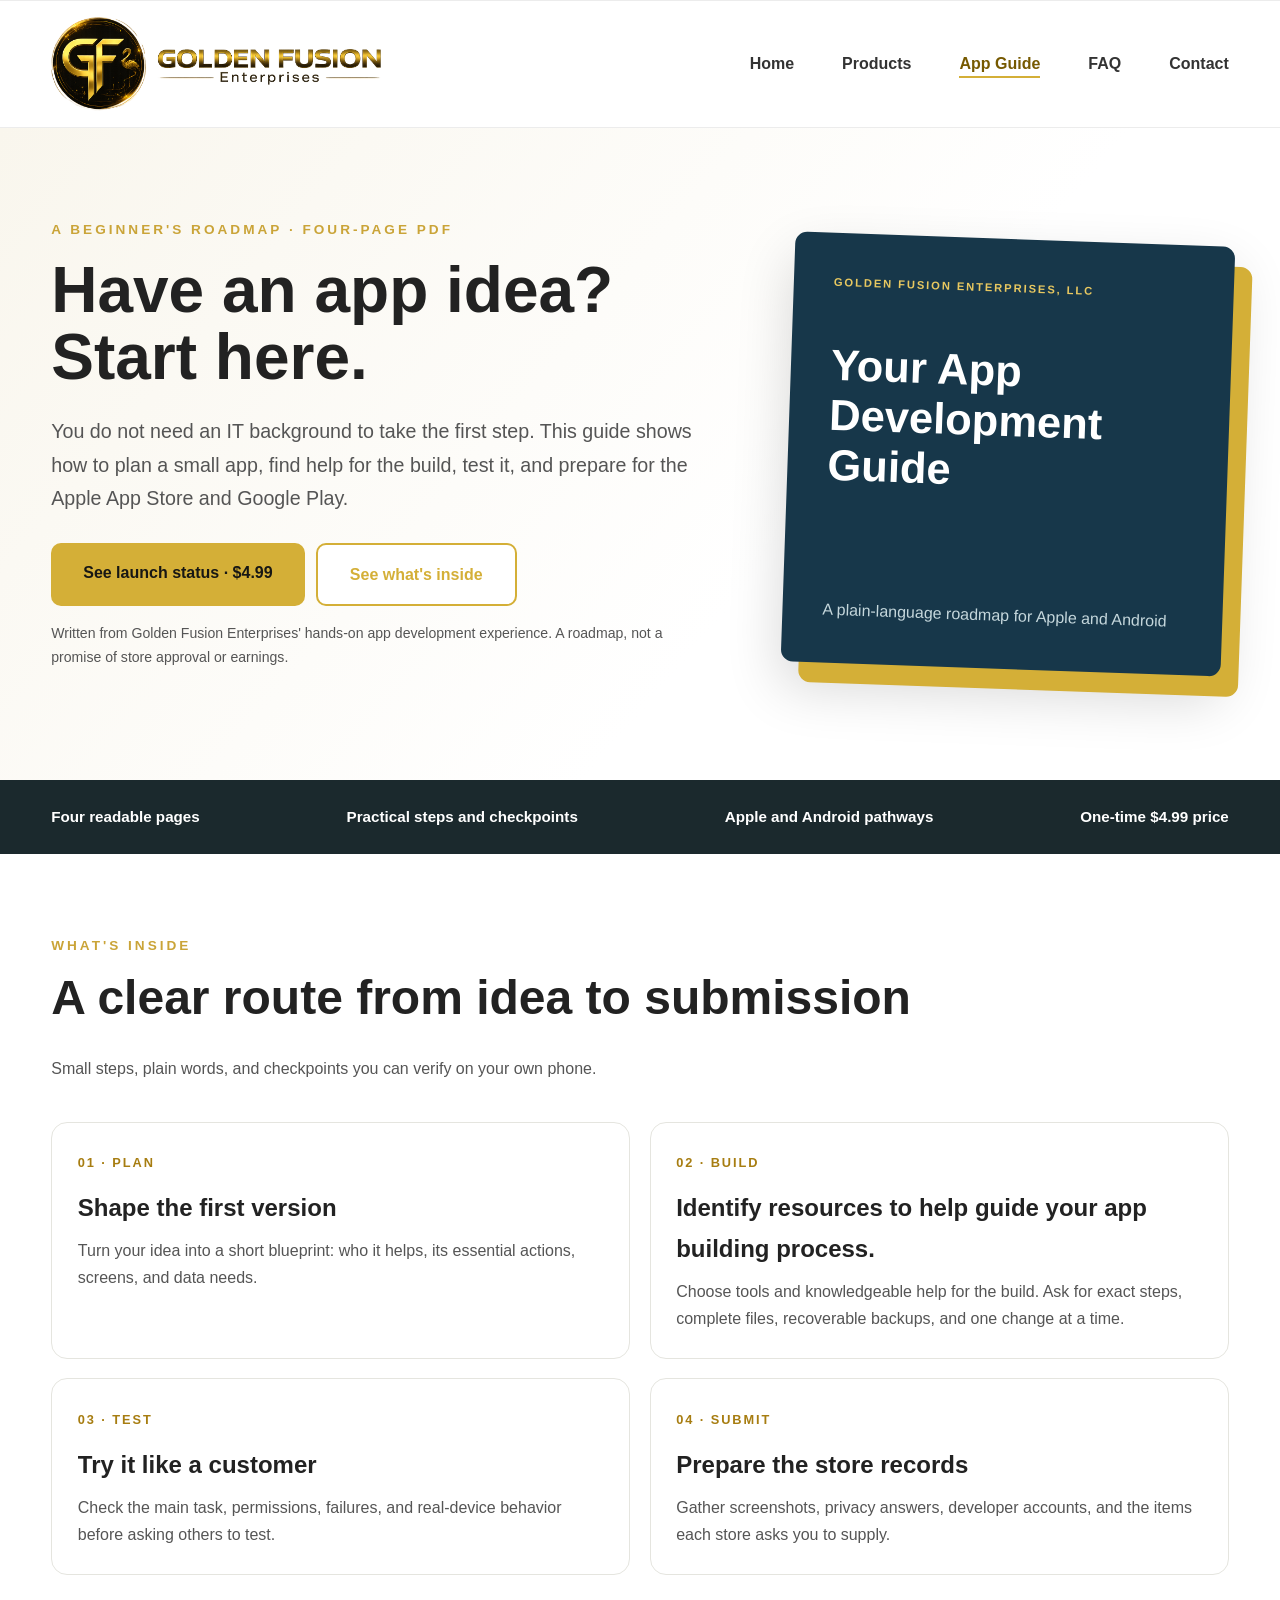
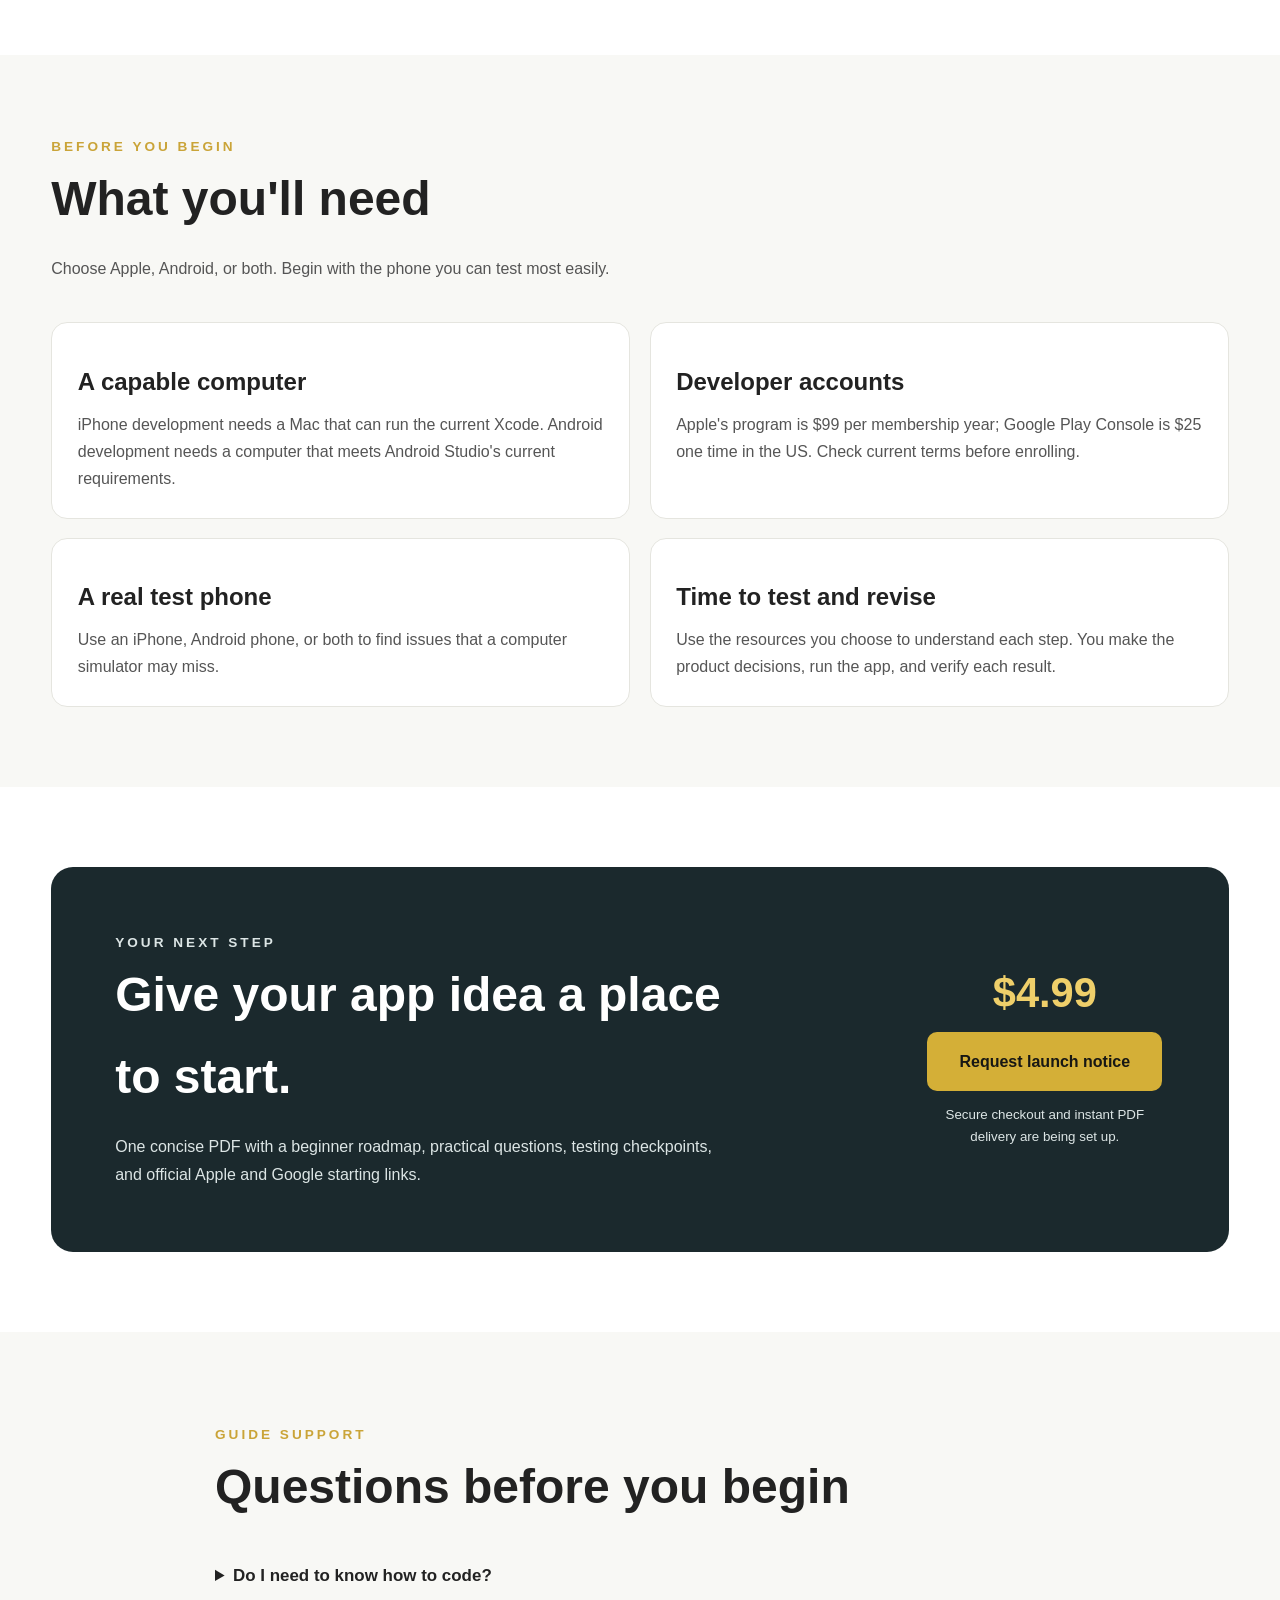
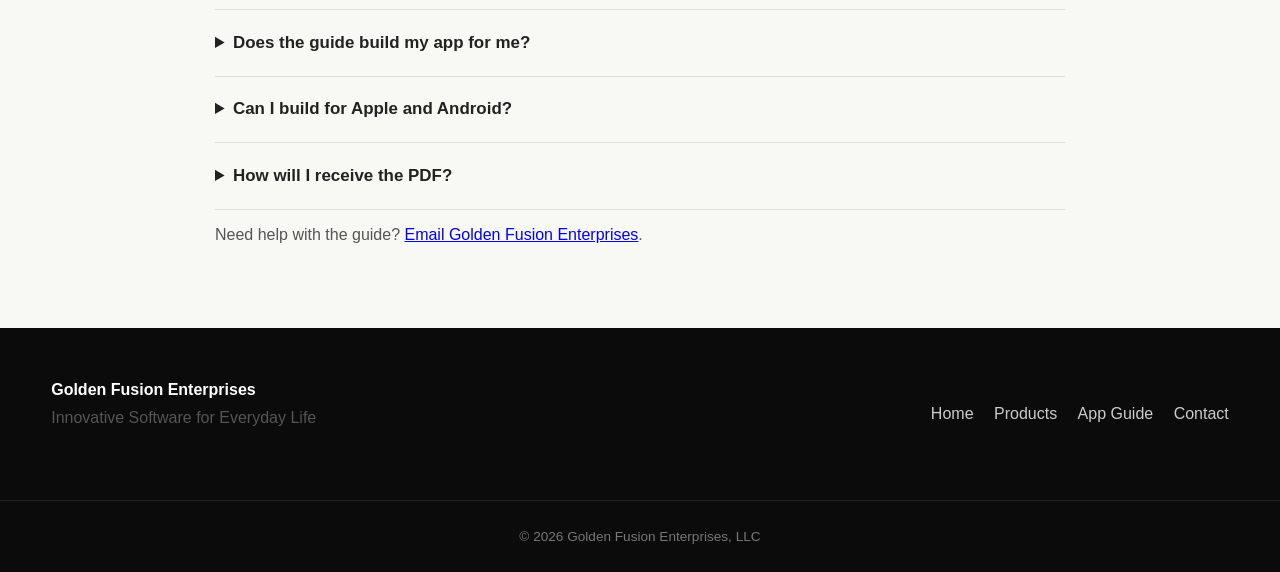
==== commit fd650c92: "Focus app-guide.html on app journey rather than specific tools" ====
--- a/app-guide.html
+++ b/app-guide.html
@@ -3,7 +3,7 @@
 <head>
     <meta charset="UTF-8">
     <meta name="viewport" content="width=device-width, initial-scale=1.0">
-    <meta name="description" content="A plain-language, four-page roadmap for first-time app creators. Build your first Apple or Android app with ChatGPT as your guide. $4.99 PDF from Golden Fusion Enterprises.">
+    <meta name="description" content="A plain-language, four-page roadmap for first-time app creators. Plan, build, and test an Apple or Android app. $4.99 PDF from Golden Fusion Enterprises.">
     <title>App Development Guide | Golden Fusion Enterprises</title>
     <link rel="stylesheet" href="styles.css">
 </head>
@@ -31,16 +31,16 @@
                 <div>
                     <p class="eyebrow">A BEGINNER'S ROADMAP · FOUR-PAGE PDF</p>
                     <h1>Have an app idea? Start here.</h1>
-                    <p class="lead">You do not need an IT background to take the first step. This guide shows how to plan a small app, work with ChatGPT on the build, test it, and prepare for the Apple App Store and Google Play.</p>
+                    <p class="lead">You do not need an IT background to take the first step. This guide shows how to plan a small app, find help for the build, test it, and prepare for the Apple App Store and Google Play.</p>
                     <div class="hero-buttons">
                         <a class="button primary" href="#guide-purchase">See launch status · $4.99</a>
                         <a class="button secondary" href="#inside">See what's inside</a>
                     </div>
                     <p class="fine-print">Written from Golden Fusion Enterprises' hands-on app development experience. A roadmap, not a promise of store approval or earnings.</p>
                 </div>
-                <div class="guide-cover" aria-label="Build Your First App with ChatGPT guide cover">
+                <div class="guide-cover" aria-label="App Development Guide cover illustration">
                     <span class="guide-cover-kicker">GOLDEN FUSION ENTERPRISES, LLC</span>
-                    <strong>Build Your<br>First App<br>with ChatGPT</strong>
+                    <strong>Your App<br>Development<br>Guide</strong>
                     <span>A plain-language roadmap for Apple and Android</span>
                 </div>
             </div>
@@ -49,7 +49,7 @@
         <div class="guide-proof" aria-label="Guide at a glance">
             <div class="container">
                 <span>Four readable pages</span>
-                <span>Copy-and-paste ChatGPT prompts</span>
+                <span>Practical steps and checkpoints</span>
                 <span>Apple and Android pathways</span>
                 <span>One-time $4.99 price</span>
             </div>
@@ -109,7 +109,7 @@
                     </div>
                     <div class="guide-requirement">
                         <h3>Time to test and revise</h3>
-                        <p>ChatGPT can help write and explain code. You make the product decisions, run the app, and verify each result.</p>
+                        <p>Use the resources you choose to understand each step. You make the product decisions, run the app, and verify each result.</p>
                     </div>
                 </div>
             </div>
@@ -120,7 +120,7 @@
                 <div>
                     <p class="section-label">YOUR NEXT STEP</p>
                     <h2>Give your app idea a place to start.</h2>
-                    <p>One concise PDF with a beginner roadmap, reusable prompts, testing checkpoints, and official Apple and Google starting links.</p>
+                    <p>One concise PDF with a beginner roadmap, practical questions, testing checkpoints, and official Apple and Google starting links.</p>
                 </div>
                 <div class="guide-purchase-action">
                     <span class="guide-purchase-price">$4.99</span>
@@ -140,7 +140,7 @@
                 </details>
                 <details>
                     <summary>Does the guide build my app for me?</summary>
-                    <p>It gives you a process and prompts to use with ChatGPT. It does not include custom code for your specific idea or a guarantee of store approval.</p>
+                    <p>It gives you a process for choosing resources and working through the build. It does not include custom code for your specific idea or a guarantee of store approval.</p>
                 </details>
                 <details>
                     <summary>Can I build for Apple and Android?</summary>
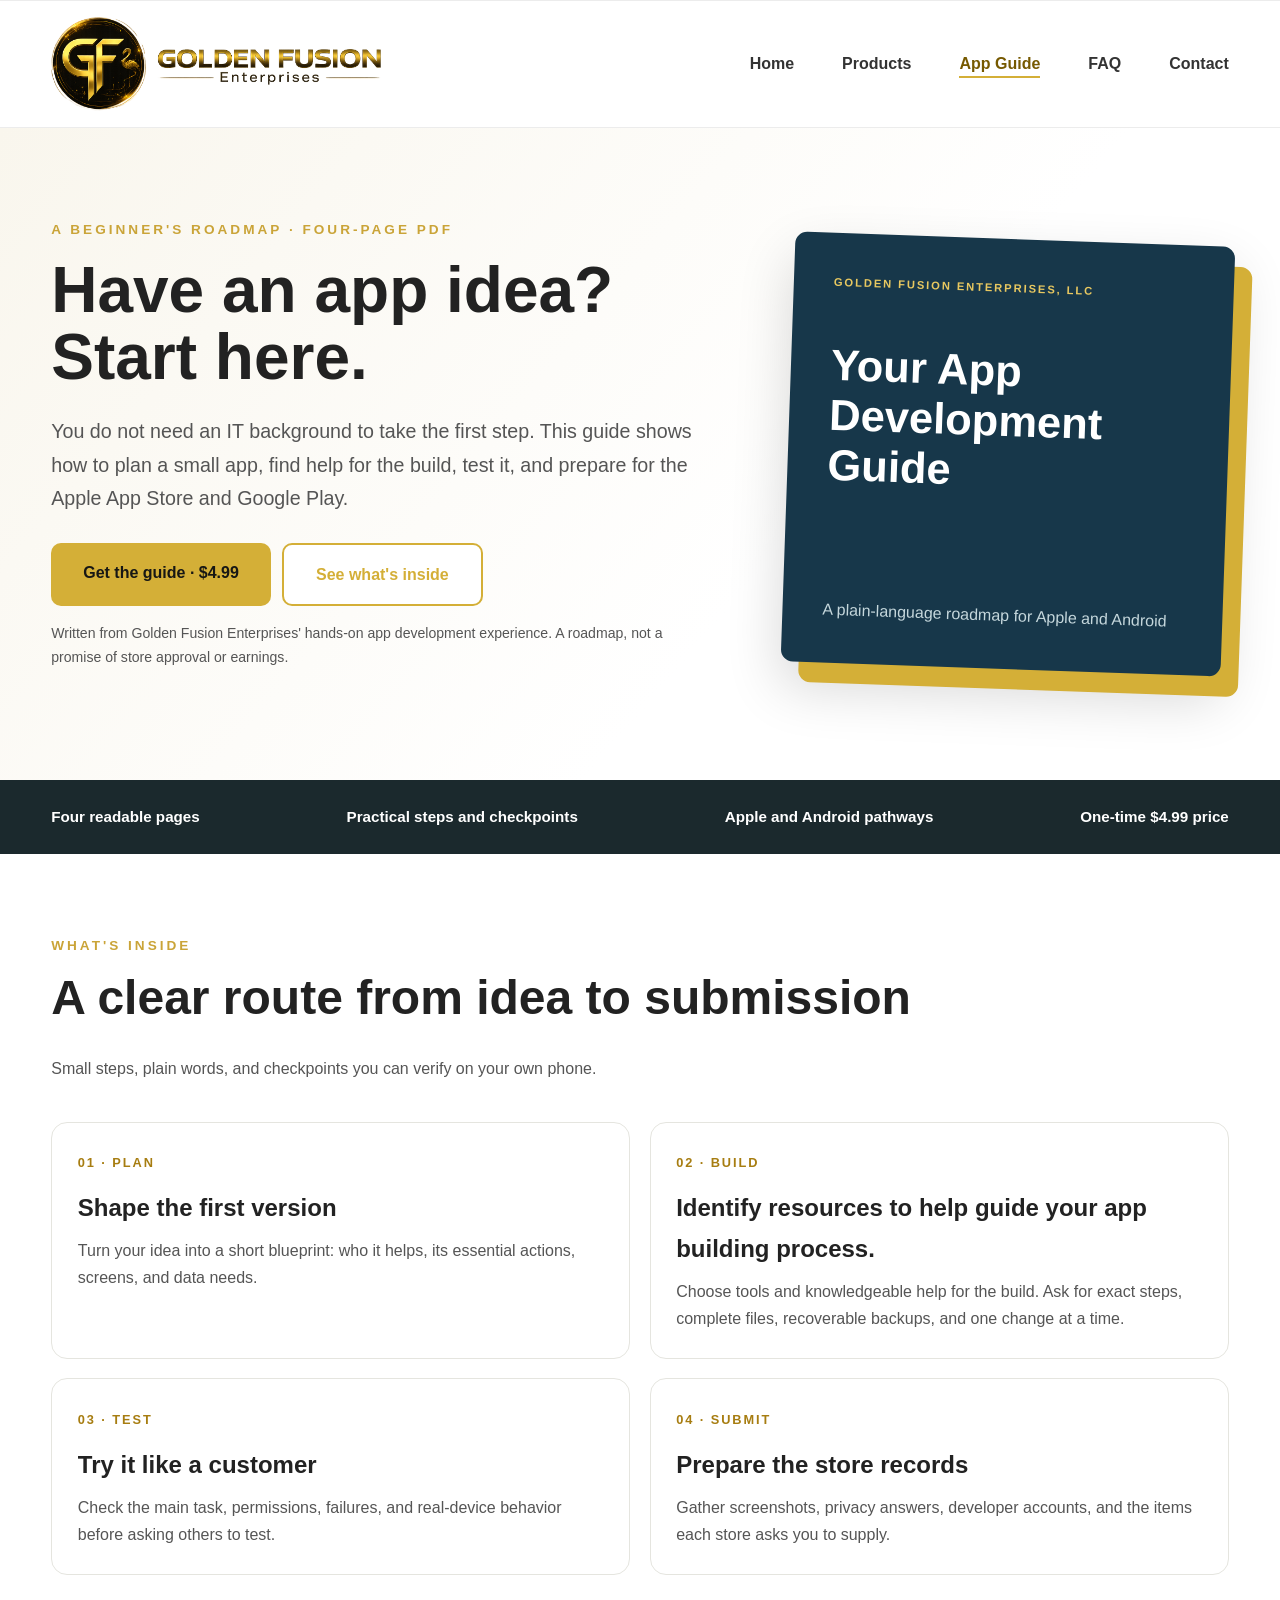
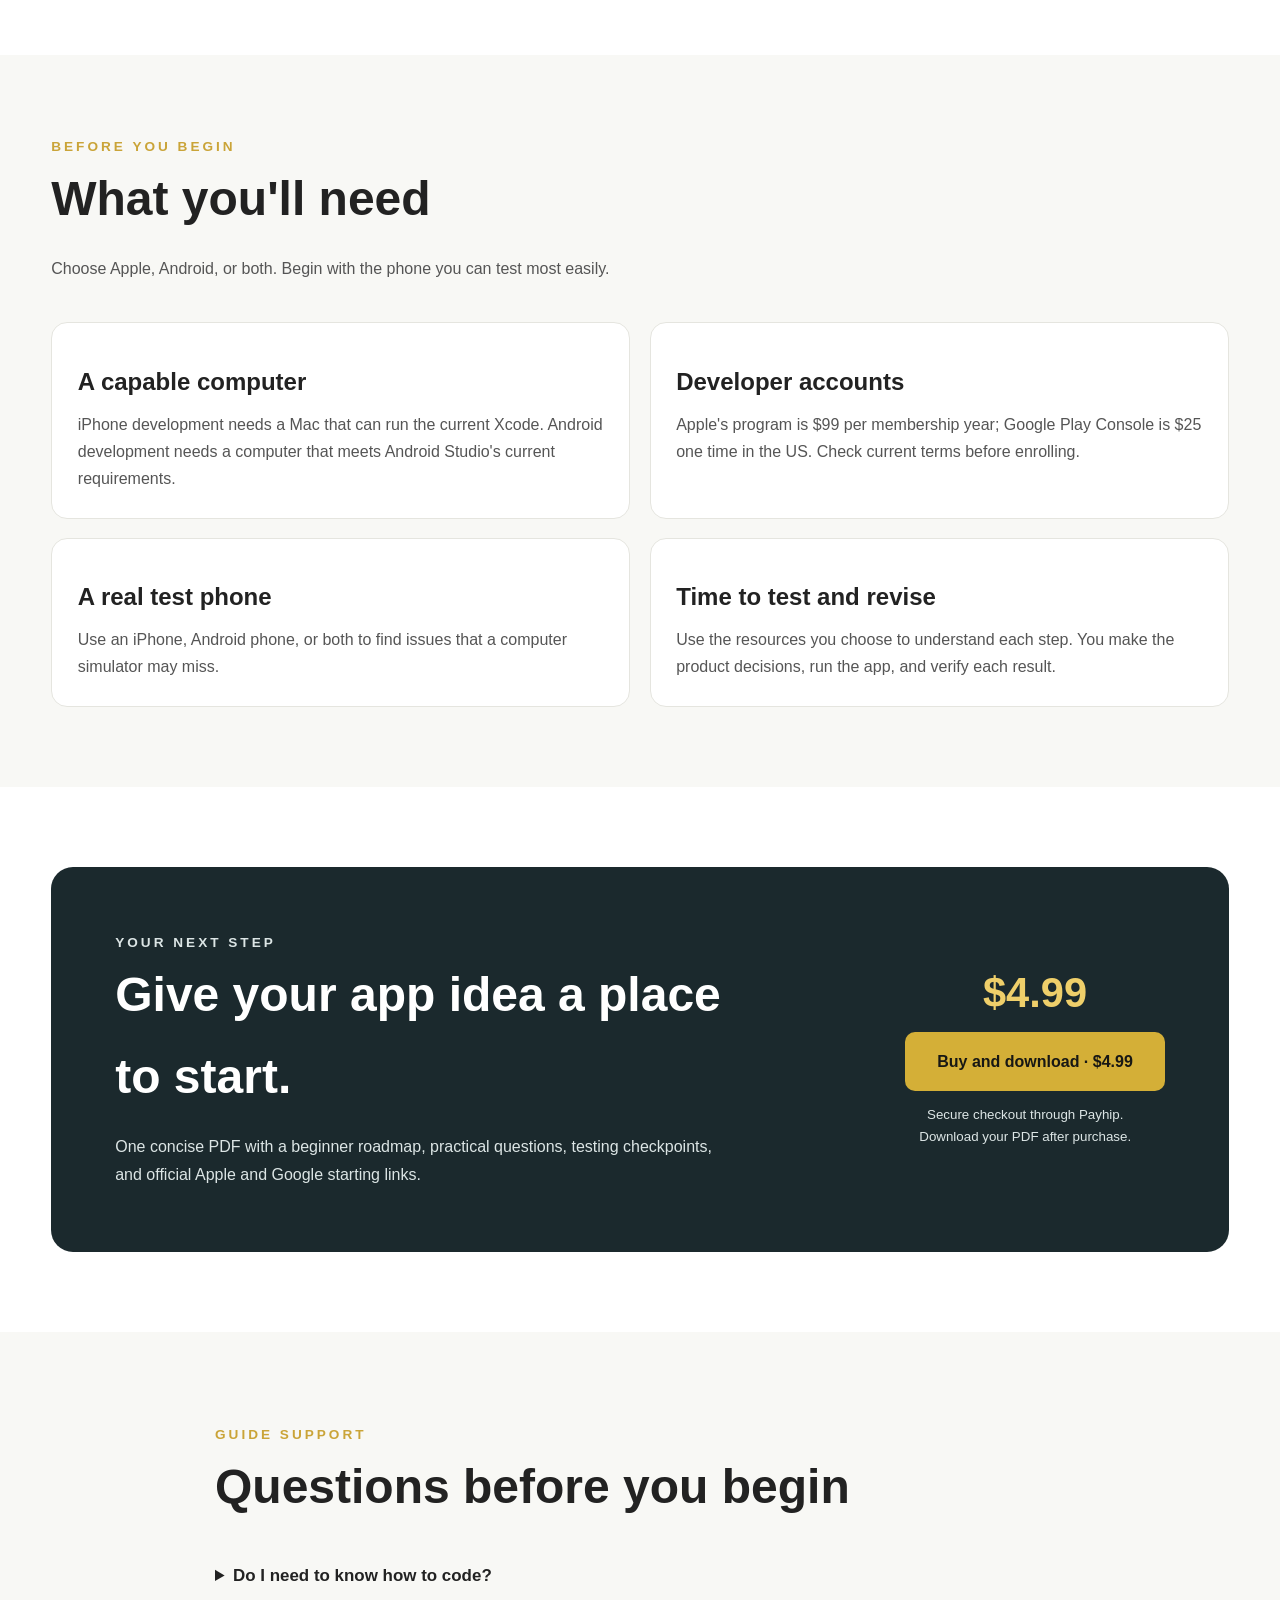
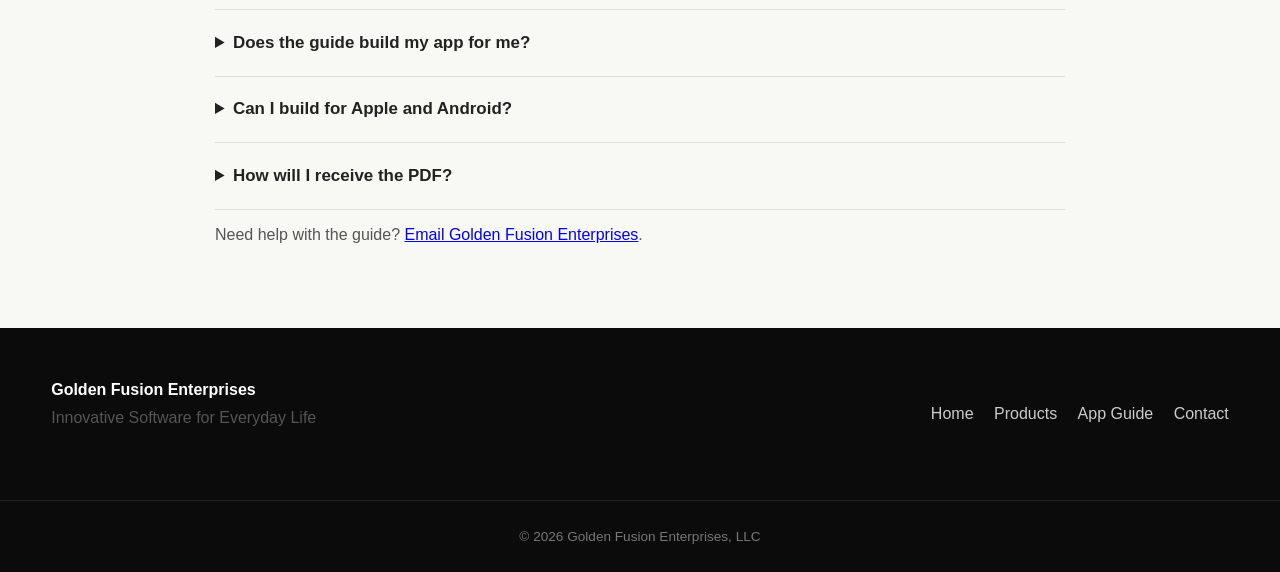
==== commit d74916c4: "Prepare $4.99 Payhip guide checkout" ====
--- a/app-guide.html
+++ b/app-guide.html
@@ -33,7 +33,7 @@
                     <h1>Have an app idea? Start here.</h1>
                     <p class="lead">You do not need an IT background to take the first step. This guide shows how to plan a small app, find help for the build, test it, and prepare for the Apple App Store and Google Play.</p>
                     <div class="hero-buttons">
-                        <a class="button primary" href="#guide-purchase">See launch status · $4.99</a>
+                        <a class="button primary" href="#guide-purchase">Get the guide · $4.99</a>
                         <a class="button secondary" href="#inside">See what's inside</a>
                     </div>
                     <p class="fine-print">Written from Golden Fusion Enterprises' hands-on app development experience. A roadmap, not a promise of store approval or earnings.</p>
@@ -124,8 +124,8 @@
                 </div>
                 <div class="guide-purchase-action">
                     <span class="guide-purchase-price">$4.99</span>
-                    <a class="button primary" href="mailto:bruce@goldenfusion.us?subject=App%20Development%20Guide%20Launch%20Notice">Request launch notice</a>
-                    <small>Secure checkout and instant PDF delivery are being set up.</small>
+                    <a class="button primary" href="https://payhip.com/b/5zKq2">Buy and download · $4.99</a>
+                    <small>Secure checkout through Payhip. Download your PDF after purchase.</small>
                 </div>
             </div>
         </section>
@@ -148,7 +148,7 @@
                 </details>
                 <details>
                     <summary>How will I receive the PDF?</summary>
-                    <p>When checkout opens, the purchase page will provide the download and email a receipt with a link to it. The full paid PDF is not posted publicly on this site.</p>
+                    <p>After checkout, Payhip will provide the download and email a receipt with a link to it. The full paid PDF is not posted publicly on this site.</p>
                 </details>
                 <p class="guide-support">Need help with the guide? <a href="mailto:bruce@goldenfusion.us?subject=App%20Development%20Guide%20Support">Email Golden Fusion Enterprises</a>.</p>
             </div>
